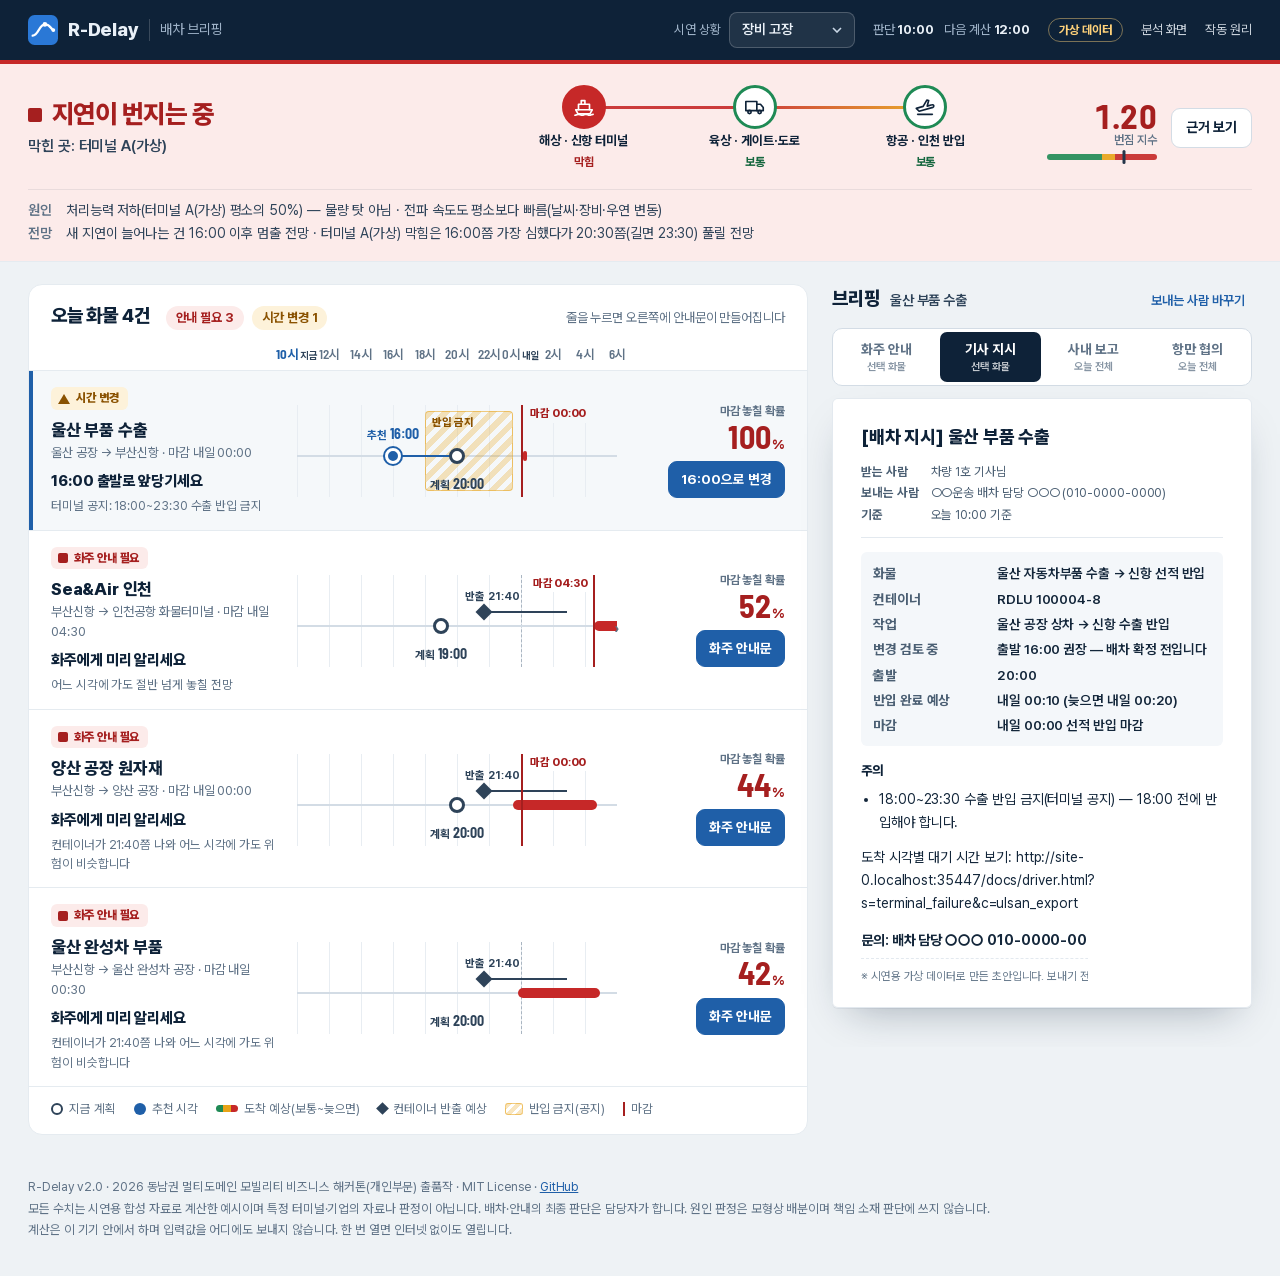
==== docs/index.html @ 1f019b72 "R-Delay 본선판 v2.0 최종 업로드 예선판(v0.1: 문서 생성기·FastAPI 시제품·산출물)을 본선판으로 바꿉니다. 예선판은 바로 앞 커밋(4791514)과 그 이전 기" ====
<!doctype html>
<html lang="ko">
<head>
  <meta charset="utf-8">
  <meta name="viewport" content="width=device-width, initial-scale=1, viewport-fit=cover">
  <title>R-Delay 배차 브리핑</title>
  <meta name="description" content="부산신항 지연이 번지기 전에 오늘 화물의 출발 시각과 화주·기사 안내문을 정해 주는 배차 담당자 화면(시연용 가상 데이터).">
  <meta name="theme-color" content="#0e2238">
  <link rel="manifest" href="manifest.webmanifest">
  <link rel="icon" href="assets/img/icon.svg" type="image/svg+xml">
  <link rel="apple-touch-icon" href="assets/img/icon-192.png">
  <link rel="preload" href="assets/fonts/PretendardVariable.subset.woff2" as="font" type="font/woff2" crossorigin>
  <link rel="stylesheet" href="assets/css/board.css?v=20261105a">
  <script type="module" src="assets/js/board.js?v=20261105a"></script>
</head>
<body>
<header class="bar">
  <div class="bar-in">
    <a class="logo" href="./" aria-label="R-Delay 처음 화면">
      <svg viewBox="0 0 64 64" aria-hidden="true"><rect width="64" height="64" rx="14" fill="#2a78d6"/><path d="M10 44 C22 44 24 20 36 20 S50 32 54 32" fill="none" stroke="#fff" stroke-width="5" stroke-linecap="round"/><circle cx="36" cy="20" r="5" fill="#fff"/><circle cx="54" cy="32" r="4" fill="#fff"/></svg>
      <span class="logo-word">R-Delay</span><span class="logo-sub">배차 브리핑</span>
    </a>
    <label class="scn"><span>시연 상황</span><select id="scn" aria-label="시연 상황 고르기"></select></label>
    <p class="asof"><span>판단 <b id="asof">10:00</b></span><span class="next">다음 계산 <b id="next">12:00</b></span></p>
    <span class="tag-demo" title="화면의 수치는 공개 보도 사건 유형을 본뜬 합성 자료로 계산했습니다. 특정 터미널·기업의 자료나 판정이 아닙니다.">가상 데이터</span>
    <button type="button" class="btn-install" id="install" hidden>앱으로 설치</button>
    <a class="bar-link" href="analysis.html">분석 화면</a>
    <a class="bar-link" href="method.html">작동 원리</a>
  </div>
</header>

<section class="ribbon" id="ribbon" data-level="good" aria-labelledby="rb-title">
  <div class="rb-in">
    <div>
      <h1 class="rb-title" id="rb-title"><span class="shape" data-s="dot" aria-hidden="true"></span><span id="rb-title-text">불러오는 중</span></h1>
      <p class="rb-sub" id="rb-sub"></p>
    </div>
    <ol class="chain" id="chain" aria-label="해상·육상·항공 거점 상태"></ol>
    <div class="rb-index">
      <p class="rd" id="rd"><span class="rd-v num" id="rd-v">–</span><span class="rd-l">번짐 지수</span><span class="rd-gauge" aria-hidden="true"><i id="rd-i"></i></span></p>
      <button type="button" class="btn" id="why-btn">근거 보기</button>
    </div>
    <dl class="rb-facts" id="rb-facts"></dl>
  </div>
</section>

<main class="work">
  <section class="board" aria-labelledby="board-h">
    <header class="board-head">
      <h2 id="board-h">오늘 화물 <span id="n">0</span>건</h2>
      <p class="counts" id="counts"></p>
      <p class="board-hint">줄을 누르면 오른쪽에 안내문이 만들어집니다</p>
    </header>
    <div class="axis grid3" aria-hidden="true"><span></span><div class="axis-track" id="axis"></div><span></span></div>
    <ol class="rows" id="rows" aria-label="오늘 화물"></ol>
    <p class="legend" aria-hidden="true">
      <span><i class="lg lg-plan"></i>지금 계획</span><span><i class="lg lg-rec"></i>추천 시각</span>
      <span><i class="lg lg-band"></i>도착 예상(보통~늦으면)</span><span><i class="lg lg-ready"></i>컨테이너 반출 예상</span>
      <span><i class="lg lg-closed"></i>반입 금지(공지)</span><span><i class="lg lg-dl"></i>마감</span>
    </p>
  </section>

  <aside class="brief" aria-labelledby="brief-h">
    <header class="brief-head">
      <h2 id="brief-h">브리핑</h2>
      <p class="brief-for" id="brief-for"></p>
      <button type="button" class="btn-quiet" id="sender-btn">보내는 사람 바꾸기</button>
    </header>
    <div class="tabs" role="tablist" aria-label="문서 종류" id="tabs"></div>
    <article class="paper" id="paper" role="tabpanel" aria-live="polite" tabindex="0" contenteditable="true" spellcheck="false"></article>
    <p class="edit-hint">문서를 눌러 바로 고칠 수 있습니다. 복사하면 고친 내용이 그대로 복사됩니다.</p>
    <div class="brief-actions">
      <button type="button" class="btn-primary" id="copy">복사</button>
      <button type="button" class="btn" id="share">공유</button>
      <button type="button" class="btn" id="print">인쇄·PDF</button>
      <button type="button" class="btn" id="save">텍스트 저장</button>
    </div>
  </aside>
</main>

<footer class="foot">
  <p>R-Delay v2.0 · 2026 동남권 멀티도메인 모빌리티 비즈니스 해커톤(개인부문) 출품작 · MIT License · <a href="https://github.com/jaewansh/R-Delay">GitHub</a></p>
  <p>모든 수치는 시연용 합성 자료로 계산한 예시이며 특정 터미널·기업의 자료나 판정이 아닙니다. 배차·안내의 최종 판단은 담당자가 합니다. 원인 판정은 모형상 배분이며 책임 소재 판단에 쓰지 않습니다.</p>
  <p>계산은 이 기기 안에서 하며 입력값을 어디에도 보내지 않습니다. 한 번 열면 인터넷 없이도 열립니다.</p>
</footer>

<dialog class="sheet" id="why" aria-labelledby="why-h">
  <div class="sheet-in">
    <div class="sheet-head"><h2 id="why-h">근거</h2><button type="button" class="btn" data-close>닫기</button></div>
    <p id="why-lead"></p>
    <h3>무엇을 되돌리면 번짐이 멈추나</h3>
    <p>번짐 지수는 지연 1건이 풀리기 전에 새 지연을 평균 몇 건 만드는지입니다. 1보다 크면 지연이 스스로 불어납니다.</p>
    <div class="cf" id="cf"></div>
    <h3>번짐 지수 — 지난 24시간과 앞으로 24시간</h3>
    <svg class="spark" id="spark" viewBox="0 0 520 150" role="img" aria-label="번짐 지수 추이"></svg>
    <h3>얼마나 믿을 수 있나</h3>
    <ul class="trust" id="trust"></ul>
    <p><a href="method.html">작동 원리·검증 전체</a> · <a href="analysis.html" id="why-analysis">분석 화면에서 이 장면 보기</a></p>
  </div>
</dialog>

<dialog class="dlg-small" id="sender" aria-labelledby="sender-h">
  <form method="dialog" id="sender-form">
    <h2 id="sender-h" style="margin:0;font-size:18px">보내는 사람</h2>
    <label>회사 이름<input name="company" autocomplete="organization"></label>
    <label>담당자<input name="name" autocomplete="name"></label>
    <label>연락처<input name="phone" autocomplete="tel" inputmode="tel"></label>
    <div class="dlg-actions"><button class="btn" value="cancel" type="submit">취소</button><button class="btn-primary" value="ok" type="submit">저장</button></div>
  </form>
</dialog>

<div class="toast" id="toast" role="status" aria-live="polite"></div>
</body>
</html>
---- docs/assets/css/board.css ----
/* R-Delay 배차 브리핑(배차 담당자 화면) + 기사님 화면.
   - 시간축 하나에 오늘 화물을 줄 세운 「배차판」이 중심, 브리핑 문서(종이)만 떠 있다.
   - 상태는 모양+단어+색을 함께 쓴다: 안내 필요 ■ 빨강 · 시간 변경 ▲ 주황 · 계획대로 ● 초록 · 보류 ◆ 회색. */
@font-face { font-family: "Pretendard Variable"; src: url("../fonts/PretendardVariable.subset.woff2") format("woff2-variations"), url("../fonts/PretendardVariable.subset.woff2") format("woff2"); font-weight: 45 920; font-display: swap; }
@font-face { font-family: "Barlow Semi Condensed"; src: url("../fonts/barlow-semi-condensed-latin-600-normal.woff2") format("woff2"); font-weight: 600; font-display: swap; }
@font-face { font-family: "Barlow Semi Condensed"; src: url("../fonts/barlow-semi-condensed-latin-700-normal.woff2") format("woff2"); font-weight: 700; font-display: swap; }

:root {
  color-scheme: light;
  --page: #eef2f5;
  --surface: #ffffff;
  --surface-2: #f5f8fa;
  --ink: #0e2238;
  --ink-2: #2e4359;
  --muted: #5f7286;
  --line: #d3dce5;
  --line-2: #e5ebf0;
  --grid: #e8edf2;
  --bar: #0e2238;
  --bar-ink: #e9f0f7;
  --bar-muted: #9fb3c8;
  --brand: #1f5fa8;
  --brand-ink: #ffffff;
  --brand-wash: rgba(31, 95, 168, 0.10);
  --red: #c62828;
  --red-ink: #a51f1f;
  --red-wash: #fcebea;
  --amber: #e8a317;
  --amber-ink: #8a5200;
  --amber-wash: #fdf2da;
  --green: #1f8a55;
  --green-ink: #16673f;
  --green-wash: #e3f3ea;
  --hold: #6a7889;
  --hold-ink: #4c5967;
  --hold-wash: #edf1f4;
  --hatch: rgba(232, 163, 23, 0.28);
  --paper: #ffffff;
  --paper-ink: #13263a;
  --paper-line: #e3e9ef;
  --shadow-paper: 0 1px 0 rgba(14, 34, 56, 0.05), 0 18px 40px -18px rgba(14, 34, 56, 0.35);
  --font: "Pretendard Variable", Pretendard, -apple-system, BlinkMacSystemFont, "Apple SD Gothic Neo", "Malgun Gothic", "Noto Sans KR", "Noto Sans CJK KR", sans-serif;
  --num: "Barlow Semi Condensed", "Pretendard Variable", "Malgun Gothic", sans-serif;
}
@media (prefers-color-scheme: dark) {
  :root:not([data-theme="light"]) {
    color-scheme: dark;
    --page: #0b1724; --surface: #112234; --surface-2: #16293d; --ink: #e7eef5; --ink-2: #c2cfdc; --muted: #8fa2b5;
    --line: #2a425a; --line-2: #1e3349; --grid: #1c3046; --bar: #08121d; --bar-ink: #e7eef5; --bar-muted: #8fa2b5;
    --brand: #6aa7f0; --brand-ink: #08121d; --brand-wash: rgba(106, 167, 240, 0.16);
    --red: #f06a6a; --red-ink: #ff9a9a; --red-wash: rgba(240, 106, 106, 0.15);
    --amber: #f2b437; --amber-ink: #f6c766; --amber-wash: rgba(242, 180, 55, 0.15);
    --green: #43be80; --green-ink: #7fd8a8; --green-wash: rgba(67, 190, 128, 0.15);
    --hold: #8fa2b5; --hold-ink: #b5c3d1; --hold-wash: rgba(143, 162, 181, 0.15); --hatch: rgba(242, 180, 55, 0.25);
    --shadow-paper: 0 18px 40px -18px rgba(0, 0, 0, 0.7);
  }
}
:root[data-theme="dark"] {
  color-scheme: dark;
  --page: #0b1724; --surface: #112234; --surface-2: #16293d; --ink: #e7eef5; --ink-2: #c2cfdc; --muted: #8fa2b5;
  --line: #2a425a; --line-2: #1e3349; --grid: #1c3046; --bar: #08121d; --bar-ink: #e7eef5; --bar-muted: #8fa2b5;
  --brand: #6aa7f0; --brand-ink: #08121d; --brand-wash: rgba(106, 167, 240, 0.16);
  --red: #f06a6a; --red-ink: #ff9a9a; --red-wash: rgba(240, 106, 106, 0.15);
  --amber: #f2b437; --amber-ink: #f6c766; --amber-wash: rgba(242, 180, 55, 0.15);
  --green: #43be80; --green-ink: #7fd8a8; --green-wash: rgba(67, 190, 128, 0.15);
  --hold: #8fa2b5; --hold-ink: #b5c3d1; --hold-wash: rgba(143, 162, 181, 0.15); --hatch: rgba(242, 180, 55, 0.25);
  --shadow-paper: 0 18px 40px -18px rgba(0, 0, 0, 0.7);
}

* { box-sizing: border-box; }
[hidden] { display: none !important; }
html { -webkit-text-size-adjust: 100%; }
body { margin: 0; background: var(--page); color: var(--ink); font-family: var(--font); font-size: 15px; line-height: 1.55; letter-spacing: -0.005em; }
button, select, input { font: inherit; color: inherit; }
a { color: var(--brand); }
:focus-visible { outline: 3px solid var(--brand); outline-offset: 2px; border-radius: 6px; }
.sr-only { position: absolute; width: 1px; height: 1px; padding: 0; margin: -1px; overflow: hidden; clip: rect(0, 0, 0, 0); white-space: nowrap; border: 0; }
.num { font-family: var(--num); font-variant-numeric: tabular-nums; letter-spacing: 0.01em; }

/* ---------- 상단 띠 ---------- */
.bar { background: var(--bar); color: var(--bar-ink); position: sticky; top: 0; z-index: 20; }
.bar-in { max-width: 1520px; margin: 0 auto; padding: 10px 28px; display: flex; align-items: center; gap: 18px; min-height: 60px; }
.logo { display: flex; align-items: center; gap: 10px; color: inherit; text-decoration: none; margin-right: auto; }
.logo svg { width: 30px; height: 30px; flex: none; }
.logo-word { font-weight: 800; font-size: 19px; letter-spacing: -0.01em; }
.logo-sub { color: var(--bar-muted); font-size: 14px; padding-left: 10px; border-left: 1px solid rgba(255, 255, 255, 0.18); }
.scn { display: flex; align-items: center; gap: 8px; font-size: 13px; color: var(--bar-muted); }
.scn select { appearance: none; background: rgba(255, 255, 255, 0.08) url("data:image/svg+xml,%3Csvg xmlns='http://www.w3.org/2000/svg' width='10' height='6'%3E%3Cpath d='M1 1l4 4 4-4' fill='none' stroke='%23c9d7e5' stroke-width='1.6'/%3E%3C/svg%3E") no-repeat right 12px center;
  border: 1px solid rgba(255, 255, 255, 0.2); color: var(--bar-ink); border-radius: 8px; padding: 6px 34px 6px 12px; font-weight: 600; font-size: 14px; }
.scn select option { color: #0e2238; }
.asof { margin: 0; font-size: 13px; color: var(--bar-muted); display: flex; gap: 10px; }
.asof b { color: var(--bar-ink); font-weight: 700; }
.tag-demo { font-size: 12px; font-weight: 700; color: #ffd27a; border: 1px solid rgba(255, 210, 122, 0.45); border-radius: 999px; padding: 2px 10px; white-space: nowrap; }
.bar-link { color: var(--bar-ink); font-size: 13px; text-decoration: none; opacity: 0.85; white-space: nowrap; }
.bar-link:hover { opacity: 1; text-decoration: underline; }
.bar .btn-install { background: transparent; border: 1px solid rgba(255, 255, 255, 0.35); color: var(--bar-ink); border-radius: 8px; padding: 5px 10px; font-size: 13px; cursor: pointer; }

/* ---------- 상황 띠 ---------- */
.ribbon { --lv: var(--hold); --lv-ink: var(--hold-ink); --lv-wash: var(--hold-wash); background: var(--lv-wash); border-top: 4px solid var(--lv); border-bottom: 1px solid var(--line-2); }
.ribbon[data-level="critical"] { --lv: var(--red); --lv-ink: var(--red-ink); --lv-wash: var(--red-wash); }
.ribbon[data-level="serious"], .ribbon[data-level="warning"] { --lv: var(--amber); --lv-ink: var(--amber-ink); --lv-wash: var(--amber-wash); }
.ribbon[data-level="good"] { --lv: var(--green); --lv-ink: var(--green-ink); --lv-wash: var(--green-wash); }
.rb-in { max-width: 1520px; margin: 0 auto; padding: 18px 28px 16px; display: grid; grid-template-columns: minmax(260px, 1.1fr) minmax(360px, 1.3fr) auto; gap: 14px 36px; align-items: center; }
.rb-title { margin: 0; font-size: 26px; line-height: 1.25; font-weight: 800; letter-spacing: -0.02em; color: var(--lv-ink); display: flex; align-items: center; gap: 10px; }
.rb-title .shape { width: 14px; height: 14px; flex: none; }
.rb-sub { margin: 4px 0 0; font-size: 15px; color: var(--ink-2); font-weight: 600; }
.rb-facts { grid-column: 1 / -1; margin: 0; display: grid; grid-template-columns: auto 1fr; gap: 2px 14px; font-size: 14px; color: var(--ink-2); border-top: 1px solid rgba(14, 34, 56, 0.08); padding-top: 10px; }
.rb-facts dt { color: var(--muted); font-weight: 600; }
.rb-facts dd { margin: 0; }
.rb-index { display: flex; align-items: center; gap: 14px; justify-self: end; }
.rd { text-align: right; line-height: 1.1; }
.rd-v { font-family: var(--num); font-weight: 700; font-size: 34px; color: var(--lv-ink); }
.rd-l { display: block; font-size: 12px; color: var(--muted); font-weight: 600; }
.rd-gauge { display: block; width: 110px; height: 6px; border-radius: 3px; margin-top: 6px; background: linear-gradient(90deg, var(--green) 0 50%, var(--amber) 50% 62%, var(--red) 62% 100%); position: relative; opacity: 0.9; }
.rd-gauge i { position: absolute; top: -4px; width: 3px; height: 14px; background: var(--ink); border-radius: 2px; transform: translateX(-50%); }

/* 해상 → 육상 → 항공 연결 */
.chain { list-style: none; margin: 0; padding: 0; display: grid; grid-template-columns: repeat(3, 1fr); position: relative; }
.chain::before { content: ""; position: absolute; left: 16.6%; right: 16.6%; top: 21px; height: 2px; background: repeating-linear-gradient(90deg, var(--ink-2) 0 10px, transparent 10px 16px); opacity: 0.45; }
.chain[data-spread="1"]::before { background: linear-gradient(90deg, var(--red) 0, var(--red) 50%, var(--amber) 100%); opacity: 0.9; height: 3px; }
.stn { position: relative; display: flex; flex-direction: column; align-items: center; text-align: center; gap: 4px; z-index: 1; }
.stn-dot { width: 44px; height: 44px; border-radius: 50%; display: grid; place-items: center; background: var(--surface); border: 3px solid var(--green); color: var(--ink); }
.stn[data-state="jam"] .stn-dot { border-color: var(--red); background: var(--red); color: #fff; }
.stn[data-state="watch"] .stn-dot { border-color: var(--amber); }
.stn-dot svg { width: 22px; height: 22px; }
.stn-name { font-size: 13px; font-weight: 700; color: var(--ink); line-height: 1.25; }
.stn-word { font-size: 12px; font-weight: 700; }
.stn[data-state="jam"] .stn-word { color: var(--red-ink); }
.stn[data-state="watch"] .stn-word { color: var(--amber-ink); }
.stn[data-state="ok"] .stn-word { color: var(--green-ink); }

/* ---------- 버튼 ---------- */
.btn, .btn-primary, .btn-ghost, .btn-quiet { display: inline-flex; align-items: center; justify-content: center; gap: 6px; border-radius: 9px; padding: 8px 14px; font-size: 14px; font-weight: 700; cursor: pointer; border: 1px solid var(--line); background: var(--surface); color: var(--ink); white-space: nowrap; transition: background 0.15s, border-color 0.15s; }
.btn:hover { border-color: var(--ink-2); }
.btn-primary { background: var(--brand); border-color: var(--brand); color: var(--brand-ink); }
.btn-primary:hover { filter: brightness(1.08); }
.btn-ghost { background: transparent; }
.btn-quiet { background: transparent; border-color: transparent; color: var(--brand); padding: 4px 6px; font-weight: 600; }
.btn-quiet:hover { text-decoration: underline; }
.btn svg, .btn-primary svg { width: 16px; height: 16px; }

/* ---------- 작업 영역 ---------- */
.work { max-width: 1520px; margin: 0 auto; padding: 22px 28px 40px; display: grid; grid-template-columns: minmax(0, 1fr) 420px; gap: 24px; align-items: start; }
.board { background: var(--surface); border: 1px solid var(--line-2); border-radius: 14px; overflow: hidden; }
.board-head { display: flex; align-items: baseline; gap: 16px; padding: 16px 22px 10px; flex-wrap: wrap; }
.board-head h2 { margin: 0; font-size: 19px; font-weight: 800; letter-spacing: -0.01em; }
.counts { margin: 0; display: flex; gap: 8px; flex-wrap: wrap; font-size: 13px; }
.count { display: inline-flex; align-items: center; gap: 6px; padding: 2px 10px; border-radius: 999px; font-weight: 700; background: var(--hold-wash); color: var(--hold-ink); }
.count[data-level="critical"] { background: var(--red-wash); color: var(--red-ink); }
.count[data-level="warning"] { background: var(--amber-wash); color: var(--amber-ink); }
.count[data-level="good"] { background: var(--green-wash); color: var(--green-ink); }
.board-hint { margin: 0 0 0 auto; font-size: 13px; color: var(--muted); }

.grid3 { display: grid; grid-template-columns: minmax(220px, 268px) minmax(320px, 1fr) 150px; gap: 0 18px; }
.axis { padding: 0 22px; border-bottom: 1px solid var(--line-2); }
.axis-track { position: relative; height: 30px; }
.tick { position: absolute; bottom: 6px; transform: translateX(-50%); font-family: var(--num); font-weight: 600; font-size: 13px; color: var(--muted); white-space: nowrap; }
.tick small { font-family: var(--font); font-size: 10px; font-weight: 700; margin-left: 2px; color: var(--ink-2); }
.tick-now { color: var(--brand); font-weight: 700; }
.rows { list-style: none; margin: 0; padding: 0; }
.row { position: relative; padding: 16px 22px 14px; border-bottom: 1px solid var(--line-2); cursor: pointer; transition: background 0.15s; }
.row:last-child { border-bottom: 0; }
.row:hover { background: var(--surface-2); }
.row[aria-selected="true"] { background: var(--surface-2); box-shadow: inset 4px 0 0 var(--brand); }
.row-info { min-width: 0; }
.pill { display: inline-flex; align-items: center; gap: 6px; font-size: 12px; font-weight: 800; padding: 2px 9px 2px 7px; border-radius: 6px; background: var(--hold-wash); color: var(--hold-ink); }
.pill[data-level="critical"] { background: var(--red-wash); color: var(--red-ink); }
.pill[data-level="warning"] { background: var(--amber-wash); color: var(--amber-ink); }
.pill[data-level="good"] { background: var(--green-wash); color: var(--green-ink); }
.pill[data-level="done"] { background: var(--brand-wash); color: var(--brand); }
.shape { width: 10px; height: 10px; flex: none; display: inline-block; }
.shape[data-s="sq"] { background: currentColor; border-radius: 2px; }
.shape[data-s="tri"] { width: 0; height: 0; border-left: 6px solid transparent; border-right: 6px solid transparent; border-bottom: 10px solid currentColor; }
.shape[data-s="dot"] { background: currentColor; border-radius: 50%; }
.shape[data-s="dia"] { background: currentColor; transform: rotate(45deg) scale(0.8); }
.shape[data-s="chk"] { width: 11px; height: 6px; border-left: 2.5px solid currentColor; border-bottom: 2.5px solid currentColor; transform: rotate(-45deg) translate(1px, -1px); }
.row-name { margin: 8px 0 0; font-size: 17px; font-weight: 800; letter-spacing: -0.01em; line-height: 1.3; }
.row-route { margin: 2px 0 0; font-size: 13px; color: var(--muted); }
.row-act { margin: 8px 0 0; font-size: 15px; font-weight: 800; color: var(--ink); line-height: 1.4; }
.row-tip { margin: 4px 0 0; font-size: 12.5px; color: var(--muted); }

/* 시간축 위의 화물 한 줄 */
.lane { position: relative; height: 92px; align-self: center; }
.lane-grid { position: absolute; inset: 0; background-image: repeating-linear-gradient(90deg, var(--grid) 0 1px, transparent 1px 10%); }
.lane-mid { position: absolute; top: 0; bottom: 0; left: 70%; border-left: 1px dashed var(--muted); opacity: 0.45; }
.lane-track { position: absolute; left: 0; right: 0; top: 50px; height: 2px; background: var(--line); }
.m { position: absolute; transform: translateX(-50%); }
.m-closed { top: 6px; bottom: 6px; transform: none; border-radius: 4px; background: repeating-linear-gradient(135deg, var(--hatch) 0 6px, transparent 6px 11px); border: 1px solid rgba(232, 163, 23, 0.55); }
.m-closed span { position: absolute; left: 6px; top: 2px; font-size: 11px; font-weight: 800; color: var(--amber-ink); white-space: nowrap; }
.m-band { top: 46px; height: 10px; transform: none; border-radius: 5px; background: var(--green); transition: left 0.9s cubic-bezier(.4, 0, .2, 1), width 0.9s cubic-bezier(.4, 0, .2, 1), background 0.6s; }
.m-band[data-risk="mid"] { background: var(--amber); }
.m-band[data-risk="high"] { background: var(--red); }
.m-band[data-cut="1"] { border-top-right-radius: 0; border-bottom-right-radius: 0; }
.m-band-l { position: absolute; top: 62px; font-size: 11px; color: var(--muted); white-space: nowrap; transform: translateX(-50%); transition: left 0.9s cubic-bezier(.4, 0, .2, 1); }
.m-ready { top: 36px; height: 14px; transform: none; border-top: 2px solid var(--ink-2); }
.m-ready::before { content: ""; position: absolute; left: -6px; top: -7px; width: 12px; height: 12px; background: var(--ink-2); transform: rotate(45deg); }
.m-ready span { position: absolute; left: -2px; top: -25px; font-size: 11px; font-weight: 700; color: var(--ink-2); white-space: nowrap; transform: translateX(-30%); }
.m-ready[data-wide="0"] { border-top-color: transparent; }
.m-plan { top: 43px; width: 16px; height: 16px; border-radius: 50%; background: var(--surface); border: 3px solid var(--ink-2); z-index: 3; transition: left 0.9s cubic-bezier(.4, 0, .2, 1), opacity 0.4s; }
.m-rec { top: 43px; width: 16px; height: 16px; border-radius: 50%; background: var(--brand); border: 3px solid var(--surface); box-shadow: 0 0 0 2px var(--brand); z-index: 4; }
.m-lbl { position: absolute; font-size: 11.5px; font-weight: 700; white-space: nowrap; transform: translateX(-50%); }
.m-lbl b { font-family: var(--num); font-size: 14px; font-weight: 700; margin-left: 3px; }
.m-lbl-plan { top: 68px; color: var(--ink-2); transition: left 0.9s cubic-bezier(.4, 0, .2, 1); }
.m-lbl-rec { top: 18px; color: var(--brand); }
.m-arrow { position: absolute; top: 50px; height: 2px; background: var(--brand); transform: none; z-index: 2; }
.m-arrow::after { content: ""; position: absolute; top: -5px; border: 6px solid transparent; }
.m-arrow[data-dir="left"]::after { left: -8px; border-right: 8px solid var(--brand); border-left: 0; }
.m-arrow[data-dir="right"]::after { right: -8px; border-left: 8px solid var(--brand); border-right: 0; }
.m-dl { top: 0; bottom: 0; width: 0; border-left: 2px solid var(--red-ink); transform: none; z-index: 1; }
.m-dl span { position: absolute; top: 0; left: 4px; font-size: 11px; font-weight: 800; color: var(--red-ink); white-space: nowrap; background: var(--surface); padding: 0 3px; border-radius: 3px; }
.row:hover .m-dl span, .row[aria-selected="true"] .m-dl span { background: var(--surface-2); }
.m-dl[data-flip="1"] span { left: auto; right: 4px; }
.m-cut { position: absolute; right: -2px; top: 43px; font-size: 14px; color: var(--muted); font-weight: 800; }

.row-dec { display: flex; flex-direction: column; align-items: flex-end; justify-content: center; gap: 8px; text-align: right; }
.risk { margin: 0; line-height: 1.05; }
.risk-l { display: block; font-size: 12px; color: var(--muted); font-weight: 700; margin-bottom: 2px; }
.risk-v { font-family: var(--num); font-weight: 700; font-size: 32px; letter-spacing: 0.005em; }
.risk-v[data-risk="high"] { color: var(--red-ink); }
.risk-v[data-risk="mid"] { color: var(--amber-ink); }
.risk-v[data-risk="low"] { color: var(--green-ink); }
.risk-v small { font-family: var(--font); font-size: 13px; font-weight: 800; margin-left: 1px; }
.risk-from { font-family: var(--num); font-weight: 600; font-size: 18px; color: var(--muted); text-decoration: line-through; margin-right: 6px; }
.row-dec .btn, .row-dec .btn-primary { padding: 7px 12px; font-size: 13.5px; }
.undo { font-size: 12.5px; }

.legend { display: flex; flex-wrap: wrap; gap: 6px 18px; padding: 12px 22px 16px; margin: 0; font-size: 12.5px; color: var(--muted); border-top: 1px solid var(--line-2); }
.legend span { display: inline-flex; align-items: center; gap: 6px; }
.lg { display: inline-block; flex: none; }
.lg-plan { width: 12px; height: 12px; border-radius: 50%; border: 2.5px solid var(--ink-2); }
.lg-rec { width: 12px; height: 12px; border-radius: 50%; background: var(--brand); }
.lg-band { width: 22px; height: 7px; border-radius: 4px; background: linear-gradient(90deg, var(--green) 0 33%, var(--amber) 33% 66%, var(--red) 66%); }
.lg-ready { width: 9px; height: 9px; background: var(--ink-2); transform: rotate(45deg); }
.lg-dl { width: 2px; height: 14px; background: var(--red-ink); }
.lg-closed { width: 18px; height: 12px; border-radius: 3px; background: repeating-linear-gradient(135deg, var(--hatch) 0 4px, transparent 4px 7px); border: 1px solid rgba(232, 163, 23, 0.55); }

/* ---------- 브리핑(종이) ---------- */
.brief { position: sticky; top: 80px; display: flex; flex-direction: column; gap: 12px; }
.brief-head { display: flex; align-items: baseline; gap: 10px; flex-wrap: wrap; }
.brief-head h2 { margin: 0; font-size: 19px; font-weight: 800; }
.brief-for { margin: 0; font-size: 14px; color: var(--ink-2); font-weight: 600; }
.brief-head .btn-quiet { margin-left: auto; font-size: 13px; }
.tabs { display: grid; grid-template-columns: repeat(4, 1fr); background: var(--surface); border: 1px solid var(--line); border-radius: 10px; padding: 3px; gap: 3px; }
.tab { border: 0; background: transparent; border-radius: 7px; padding: 7px 4px; font-size: 13.5px; font-weight: 700; color: var(--muted); cursor: pointer; }
.tab[aria-selected="true"] { background: var(--ink); color: var(--surface); }
.tab small { display: block; font-size: 10.5px; font-weight: 600; opacity: 0.75; margin-top: -1px; }
.paper { background: var(--paper); color: var(--paper-ink); border-radius: 6px; box-shadow: var(--shadow-paper); padding: 26px 28px 22px; max-height: calc(100vh - 290px); min-height: 360px; overflow: auto; font-size: 14px; line-height: 1.65; border: 1px solid var(--paper-line); outline: none; }
.paper:focus-visible { outline: 3px solid var(--brand); }
.paper[contenteditable="true"]:focus { box-shadow: var(--shadow-paper), 0 0 0 2px var(--brand-wash); }
.doc-title { margin: 0 0 12px; font-size: 18px; line-height: 1.35; font-weight: 800; letter-spacing: -0.01em; color: #0e2238; }
.doc-meta { display: grid; grid-template-columns: auto 1fr; gap: 1px 12px; margin: 0 0 14px; padding-bottom: 12px; border-bottom: 1px solid var(--paper-line); font-size: 12.5px; color: #4b5f73; }
.doc-meta dt { font-weight: 700; }
.doc-meta dd { margin: 0; }
.doc-block { margin: 0 0 12px; }
.doc-block h4 { margin: 14px 0 6px; font-size: 13px; font-weight: 800; color: #0e2238; }
.doc-block p { margin: 0 0 6px; }
.doc-kv { display: grid; grid-template-columns: minmax(110px, auto) 1fr; gap: 3px 14px; margin: 4px 0 8px; padding: 10px 12px; background: #f4f7fa; border-radius: 6px; font-size: 13.5px; }
.doc-kv dt { color: #4b5f73; font-weight: 700; }
.doc-kv dd { margin: 0; font-weight: 600; }
.doc-block ul { margin: 0; padding-left: 18px; }
.doc-block li { margin: 2px 0; }
.doc-table { width: 100%; border-collapse: collapse; font-size: 12.5px; margin: 4px 0; }
.doc-table th { text-align: left; font-weight: 800; color: #4b5f73; border-bottom: 1.5px solid #c9d4de; padding: 4px 6px; white-space: nowrap; }
.doc-table td { border-bottom: 1px solid var(--paper-line); padding: 5px 6px; vertical-align: top; }
.doc-note { font-size: 12.5px; color: #4b5f73; }
.doc-sign { margin: 14px 0 6px; font-weight: 700; }
.doc-foot { margin: 0; font-size: 11.5px; color: #6b7d8f; border-top: 1px dashed var(--paper-line); padding-top: 8px; }
.brief-actions { display: flex; gap: 8px; flex-wrap: wrap; }
.brief-actions .btn-primary { flex: 1 1 auto; }
.edit-hint { margin: -4px 0 0; font-size: 12px; color: var(--muted); }

/* ---------- 근거 시트·보내는 사람 ---------- */
dialog { border: 0; padding: 0; background: var(--surface); color: var(--ink); }
dialog::backdrop { background: rgba(8, 18, 29, 0.45); }
.sheet { margin: 0 0 0 auto; height: 100%; max-height: 100%; width: min(560px, 100%); }
.sheet-in { padding: 22px 26px 30px; }
.sheet-head { display: flex; align-items: center; justify-content: space-between; margin-bottom: 8px; }
.sheet-head h2 { margin: 0; font-size: 20px; }
.sheet h3 { font-size: 15px; margin: 22px 0 6px; }
.sheet p { margin: 4px 0; color: var(--ink-2); font-size: 14px; }
.cf { margin: 8px 0 0; display: grid; gap: 10px; }
.cf-row { display: grid; grid-template-columns: 160px 1fr 46px; gap: 10px; align-items: center; font-size: 13.5px; }
.cf-bar { position: relative; height: 18px; background: var(--surface-2); border-radius: 4px; }
.cf-bar i { position: absolute; top: 3px; bottom: 3px; left: 0; border-radius: 3px; background: var(--hold); }
.cf-bar i[data-over="1"] { background: var(--red); }
.cf-bar i[data-over="0"] { background: var(--green); }
.cf-bar b { position: absolute; top: -3px; bottom: -3px; width: 2px; background: var(--ink); }
.cf-v { font-family: var(--num); font-weight: 700; font-size: 17px; text-align: right; }
.spark { width: 100%; height: 150px; display: block; }
.trust { margin: 6px 0 0; padding-left: 18px; font-size: 13.5px; color: var(--ink-2); }
.trust li { margin: 3px 0; }
.trust-ok { color: var(--green-ink); }
.dlg-small { width: min(420px, 92vw); border-radius: 12px; }
.dlg-small form { padding: 20px 22px; display: grid; gap: 12px; }
.dlg-small label { display: grid; gap: 4px; font-size: 13px; font-weight: 700; color: var(--ink-2); }
.dlg-small input { border: 1px solid var(--line); border-radius: 8px; padding: 8px 10px; background: var(--surface); font-weight: 500; }
.dlg-actions { display: flex; justify-content: flex-end; gap: 8px; }

.toast { position: fixed; left: 50%; bottom: 26px; transform: translate(-50%, 20px); background: var(--ink); color: var(--surface); padding: 10px 18px; border-radius: 999px; font-size: 14px; font-weight: 700; opacity: 0; pointer-events: none; transition: opacity 0.2s, transform 0.2s; z-index: 50; }
.toast[data-on="1"] { opacity: 1; transform: translate(-50%, 0); }

.foot { max-width: 1520px; margin: 0 auto; padding: 0 28px 34px; font-size: 12.5px; color: var(--muted); }
.foot p { margin: 2px 0; }

/* ---------- 좁은 화면 ---------- */
@media (max-width: 1240px) {
  .work { grid-template-columns: 1fr; }
  .brief { position: static; }
  .paper { max-height: none; }
  .rb-in { grid-template-columns: 1fr 1fr; }
  .rb-index { grid-column: 2; grid-row: 1; }
  .chain { grid-column: 1 / -1; max-width: 560px; }
}
@media (max-width: 860px) {
  .bar-in { padding: 8px 16px; gap: 10px; flex-wrap: wrap; }
  .logo-sub, .asof .next, .bar-link { display: none; }
  .scn > span { display: none; }
  .rb-in { padding: 14px 16px; grid-template-columns: 1fr auto; gap: 12px; }
  .rb-title { font-size: 21px; }
  .chain { grid-column: 1 / -1; }
  .work { padding: 14px 12px 30px; gap: 16px; }
  .board-head, .legend { padding-left: 16px; padding-right: 16px; }
  .axis { display: none; }
  .grid3 { grid-template-columns: 1fr auto; }
  .row { padding: 14px 16px; }
  .row .lane { grid-column: 1 / -1; grid-row: 2; margin-top: 8px; }
  .row .lane-axis { display: block; }
  .row-dec { grid-column: 2; grid-row: 1; justify-content: flex-start; }
  .tabs { grid-template-columns: repeat(2, 1fr); }
  .paper { padding: 20px 18px; }
  .cf-row { grid-template-columns: 120px 1fr 40px; }
}
.lane-axis { display: none; position: absolute; left: 0; right: 0; bottom: -2px; height: 14px; }
.lane-axis span { position: absolute; transform: translateX(-50%); font-family: var(--num); font-size: 11px; color: var(--muted); }

@media (prefers-reduced-motion: reduce) {
  * { transition: none !important; animation: none !important; }
}

/* ---------- 인쇄: 브리핑 문서만 ---------- */
@media print {
  body { background: #fff; }
  body * { visibility: hidden; }
  .paper, .paper * { visibility: visible; }
  .paper { position: absolute; left: 0; top: 0; width: 100%; max-height: none; overflow: visible; box-shadow: none; border: 0; padding: 0; font-size: 12pt; }
}

/* ---------- 기사님 화면 ---------- */
.drv { max-width: 520px; margin: 0 auto; padding: 0 0 30px; min-height: 100vh; background: var(--page); }
.drv-top { background: var(--bar); color: var(--bar-ink); padding: 14px 18px; display: flex; align-items: center; gap: 10px; }
.drv-top svg { width: 26px; height: 26px; }
.drv-top b { font-size: 17px; }
.drv-top .tag-demo { margin-left: auto; }
.drv-card { margin: 14px 14px 0; background: var(--surface); border-radius: 14px; padding: 18px 18px 16px; border: 1px solid var(--line-2); }
.drv-what { margin: 0; font-size: 14px; color: var(--muted); font-weight: 700; }
.drv-cargo { margin: 2px 0 0; font-size: 18px; font-weight: 800; line-height: 1.3; }
.drv-big { margin: 14px 0 0; font-family: var(--num); font-weight: 700; font-size: 52px; line-height: 1; letter-spacing: 0.005em; color: var(--green-ink); }
.drv-big small { font-family: var(--font); font-size: 22px; font-weight: 800; margin-left: 6px; color: var(--ink); }
.drv-sub { margin: 8px 0 0; font-size: 15px; color: var(--ink-2); font-weight: 600; }
.drv-warn { margin: 12px 0 0; padding: 10px 12px; border-radius: 10px; background: var(--amber-wash); color: var(--amber-ink); font-weight: 800; font-size: 14.5px; display: flex; gap: 8px; align-items: flex-start; }
.drv-changed { margin: 12px 0 0; padding: 8px 12px; border-radius: 10px; background: var(--brand-wash); color: var(--brand); font-weight: 800; font-size: 14px; }
.drv-band-h { margin: 0 0 8px; font-size: 15px; font-weight: 800; }
.drv-band { display: grid; grid-template-columns: repeat(5, 1fr); gap: 6px; }
.cell { border-radius: 9px; padding: 6px 4px 5px; text-align: center; background: var(--green-wash); color: var(--green-ink); border: 2px solid transparent; }
.cell[data-level="warning"] { background: var(--amber-wash); color: var(--amber-ink); }
.cell[data-level="critical"] { background: var(--red-wash); color: var(--red-ink); }
.cell[data-best="1"] { border-color: var(--green); }
.cell[data-closed="1"] { background-image: repeating-linear-gradient(135deg, var(--hatch) 0 5px, transparent 5px 9px); }
.cell[data-early="1"] { opacity: 0.55; }
.cell b { display: block; font-family: var(--num); font-size: 15px; font-weight: 700; color: var(--ink); }
.cell span { font-family: var(--num); font-size: 15px; font-weight: 700; }
.drv-legend { margin: 10px 0 0; font-size: 12px; color: var(--muted); display: flex; flex-wrap: wrap; gap: 4px 12px; }
.drv-call { margin: 14px 14px 0; display: flex; gap: 10px; }
.drv-call a { flex: 1; text-align: center; text-decoration: none; padding: 14px; border-radius: 12px; font-weight: 800; font-size: 16px; }
.drv-call .call { background: var(--brand); color: var(--brand-ink); }
.drv-call .back { background: var(--surface); color: var(--ink); border: 1px solid var(--line); }
.drv-foot { margin: 14px 18px 0; font-size: 12px; color: var(--muted); }
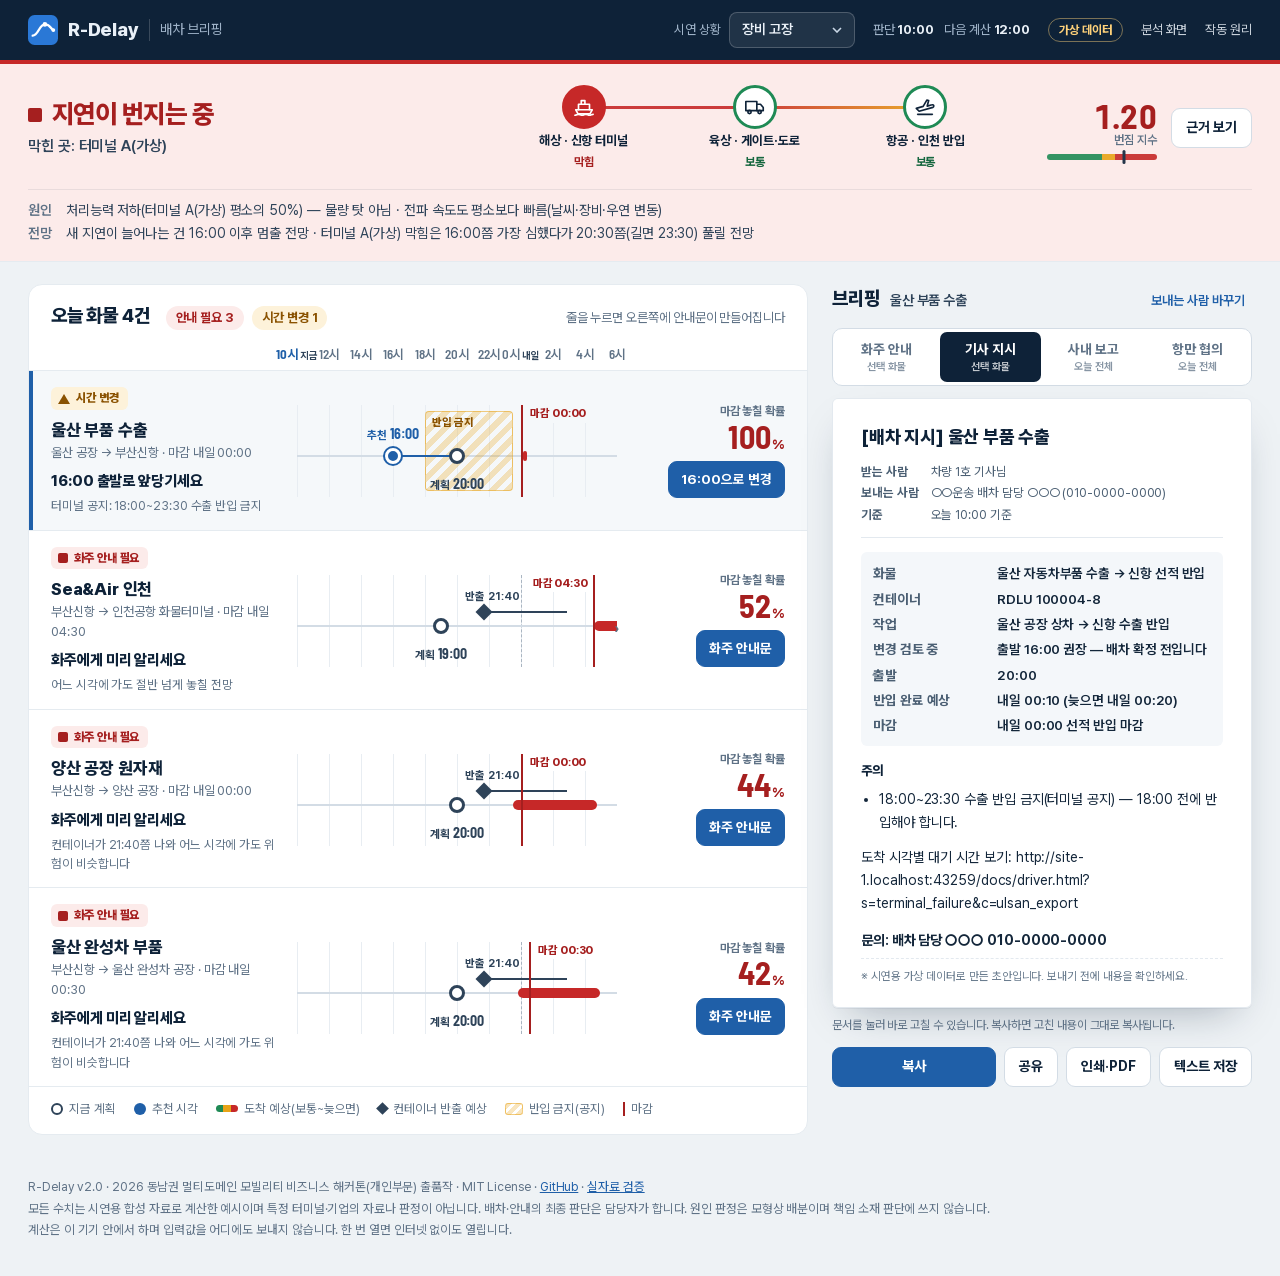
==== commit 72f4dca9: "실자료 후향 검증: 부산신항 공개 자료 백테스트와 '실자료 검증' 화면 공개 자료(해양수산부 PORT-MIS 관제정보, 기상청, 한국도로공사 등)로 2023-01~2026-10을 " ====
--- a/docs/index.html
+++ b/docs/index.html
@@ -10,8 +10,8 @@
   <link rel="icon" href="assets/img/icon.svg" type="image/svg+xml">
   <link rel="apple-touch-icon" href="assets/img/icon-192.png">
   <link rel="preload" href="assets/fonts/PretendardVariable.subset.woff2" as="font" type="font/woff2" crossorigin>
-  <link rel="stylesheet" href="assets/css/board.css?v=20261105a">
-  <script type="module" src="assets/js/board.js?v=20261105a"></script>
+  <link rel="stylesheet" href="assets/css/board.css?v=20261106a">
+  <script type="module" src="assets/js/board.js?v=20261106a"></script>
 </head>
 <body>
 <header class="bar">
@@ -79,7 +79,7 @@
 </main>
 
 <footer class="foot">
-  <p>R-Delay v2.0 · 2026 동남권 멀티도메인 모빌리티 비즈니스 해커톤(개인부문) 출품작 · MIT License · <a href="https://github.com/jaewansh/R-Delay">GitHub</a></p>
+  <p>R-Delay v2.0 · 2026 동남권 멀티도메인 모빌리티 비즈니스 해커톤(개인부문) 출품작 · MIT License · <a href="https://github.com/jaewansh/R-Delay">GitHub</a> · <a href="backtest.html">실자료 검증</a></p>
   <p>모든 수치는 시연용 합성 자료로 계산한 예시이며 특정 터미널·기업의 자료나 판정이 아닙니다. 배차·안내의 최종 판단은 담당자가 합니다. 원인 판정은 모형상 배분이며 책임 소재 판단에 쓰지 않습니다.</p>
   <p>계산은 이 기기 안에서 하며 입력값을 어디에도 보내지 않습니다. 한 번 열면 인터넷 없이도 열립니다.</p>
 </footer>
@@ -95,7 +95,7 @@
     <svg class="spark" id="spark" viewBox="0 0 520 150" role="img" aria-label="번짐 지수 추이"></svg>
     <h3>얼마나 믿을 수 있나</h3>
     <ul class="trust" id="trust"></ul>
-    <p><a href="method.html">작동 원리·검증 전체</a> · <a href="analysis.html" id="why-analysis">분석 화면에서 이 장면 보기</a></p>
+    <p><a href="method.html">작동 원리·검증 전체</a> · <a href="analysis.html" id="why-analysis">분석 화면에서 이 장면 보기</a> · <a href="backtest.html">실자료 검증 보기</a></p>
   </div>
 </dialog>
 
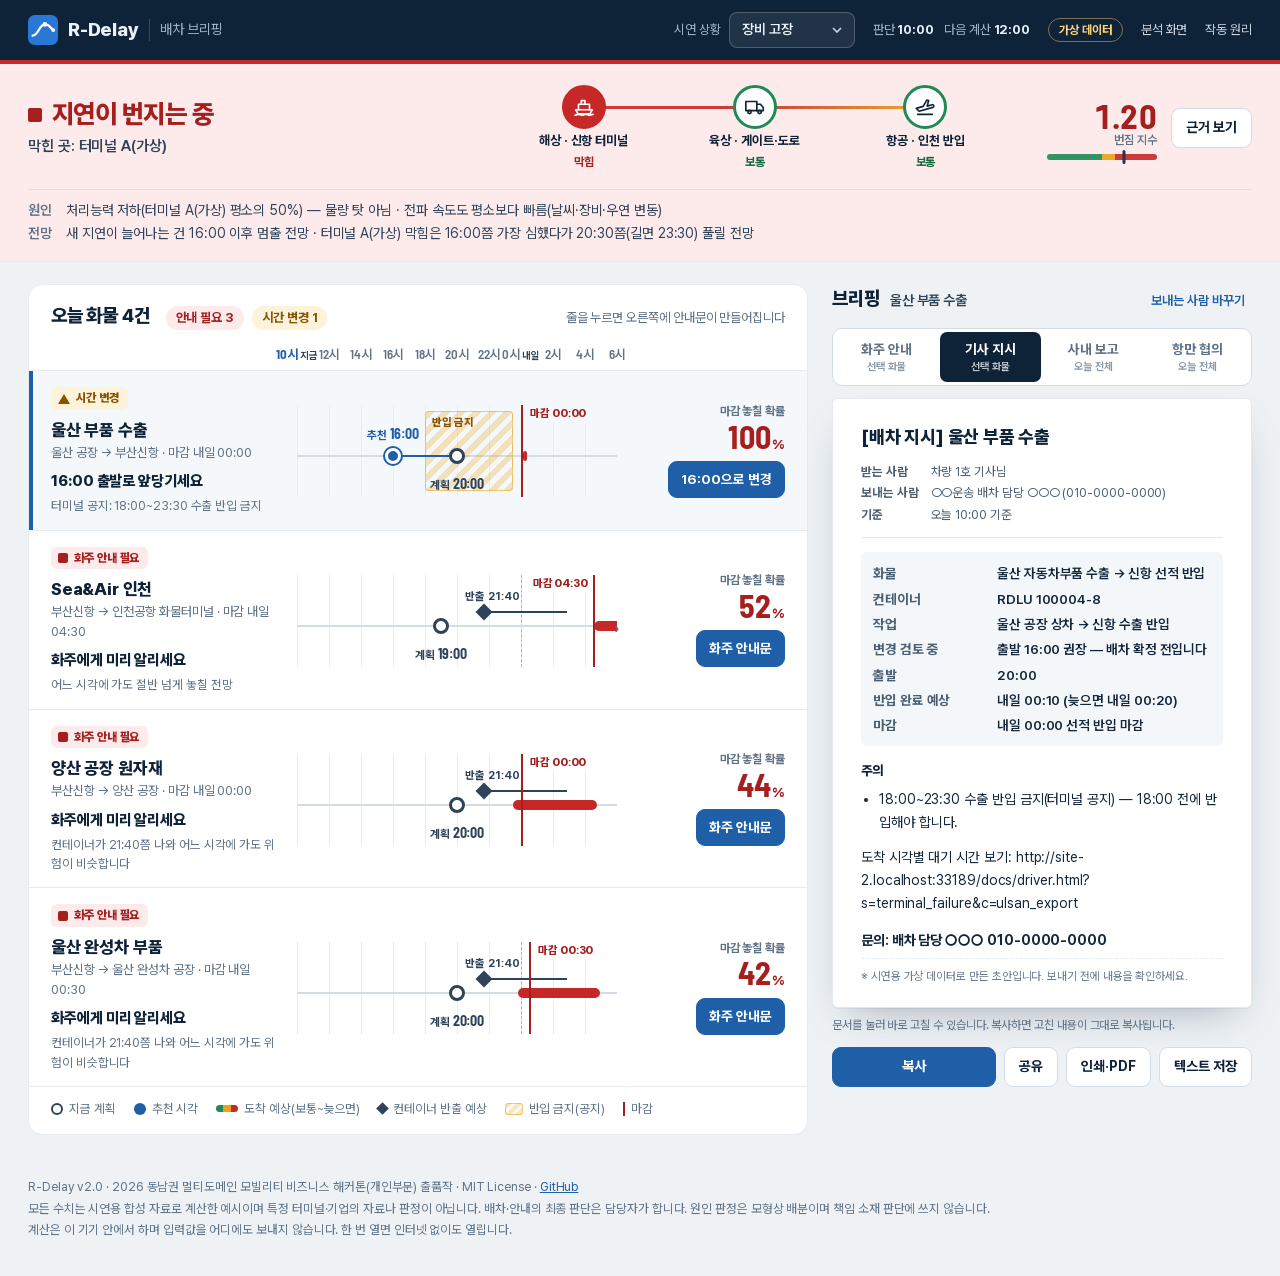
==== commit 129987c0: "부산신항 공개 실자료 백테스트(realdata/) 추가 — 검토 전 로컬 커밋 - realdata/: PORT-MIS 관제정보·기상청·한국도로공사 자료로 판단 격자·선박 단위 표," ====
--- a/docs/index.html
+++ b/docs/index.html
@@ -10,8 +10,8 @@
   <link rel="icon" href="assets/img/icon.svg" type="image/svg+xml">
   <link rel="apple-touch-icon" href="assets/img/icon-192.png">
   <link rel="preload" href="assets/fonts/PretendardVariable.subset.woff2" as="font" type="font/woff2" crossorigin>
-  <link rel="stylesheet" href="assets/css/board.css?v=20261106a">
-  <script type="module" src="assets/js/board.js?v=20261106a"></script>
+  <link rel="stylesheet" href="assets/css/board.css?v=20261107b">
+  <script type="module" src="assets/js/board.js?v=20261107b"></script>
 </head>
 <body>
 <header class="bar">
@@ -79,7 +79,7 @@
 </main>
 
 <footer class="foot">
-  <p>R-Delay v2.0 · 2026 동남권 멀티도메인 모빌리티 비즈니스 해커톤(개인부문) 출품작 · MIT License · <a href="https://github.com/jaewansh/R-Delay">GitHub</a> · <a href="backtest.html">실자료 검증</a></p>
+  <p>R-Delay v2.0 · 2026 동남권 멀티도메인 모빌리티 비즈니스 해커톤(개인부문) 출품작 · MIT License · <a href="https://github.com/jaewansh/R-Delay">GitHub</a></p>
   <p>모든 수치는 시연용 합성 자료로 계산한 예시이며 특정 터미널·기업의 자료나 판정이 아닙니다. 배차·안내의 최종 판단은 담당자가 합니다. 원인 판정은 모형상 배분이며 책임 소재 판단에 쓰지 않습니다.</p>
   <p>계산은 이 기기 안에서 하며 입력값을 어디에도 보내지 않습니다. 한 번 열면 인터넷 없이도 열립니다.</p>
 </footer>
@@ -95,7 +95,7 @@
     <svg class="spark" id="spark" viewBox="0 0 520 150" role="img" aria-label="번짐 지수 추이"></svg>
     <h3>얼마나 믿을 수 있나</h3>
     <ul class="trust" id="trust"></ul>
-    <p><a href="method.html">작동 원리·검증 전체</a> · <a href="analysis.html" id="why-analysis">분석 화면에서 이 장면 보기</a> · <a href="backtest.html">실자료 검증 보기</a></p>
+    <p><a href="method.html">작동 원리·검증 전체</a> · <a href="analysis.html" id="why-analysis">분석 화면에서 이 장면 보기</a> · <a href="backtest.html">실자료 검증(부산신항 2023~2026)</a></p>
   </div>
 </dialog>
 
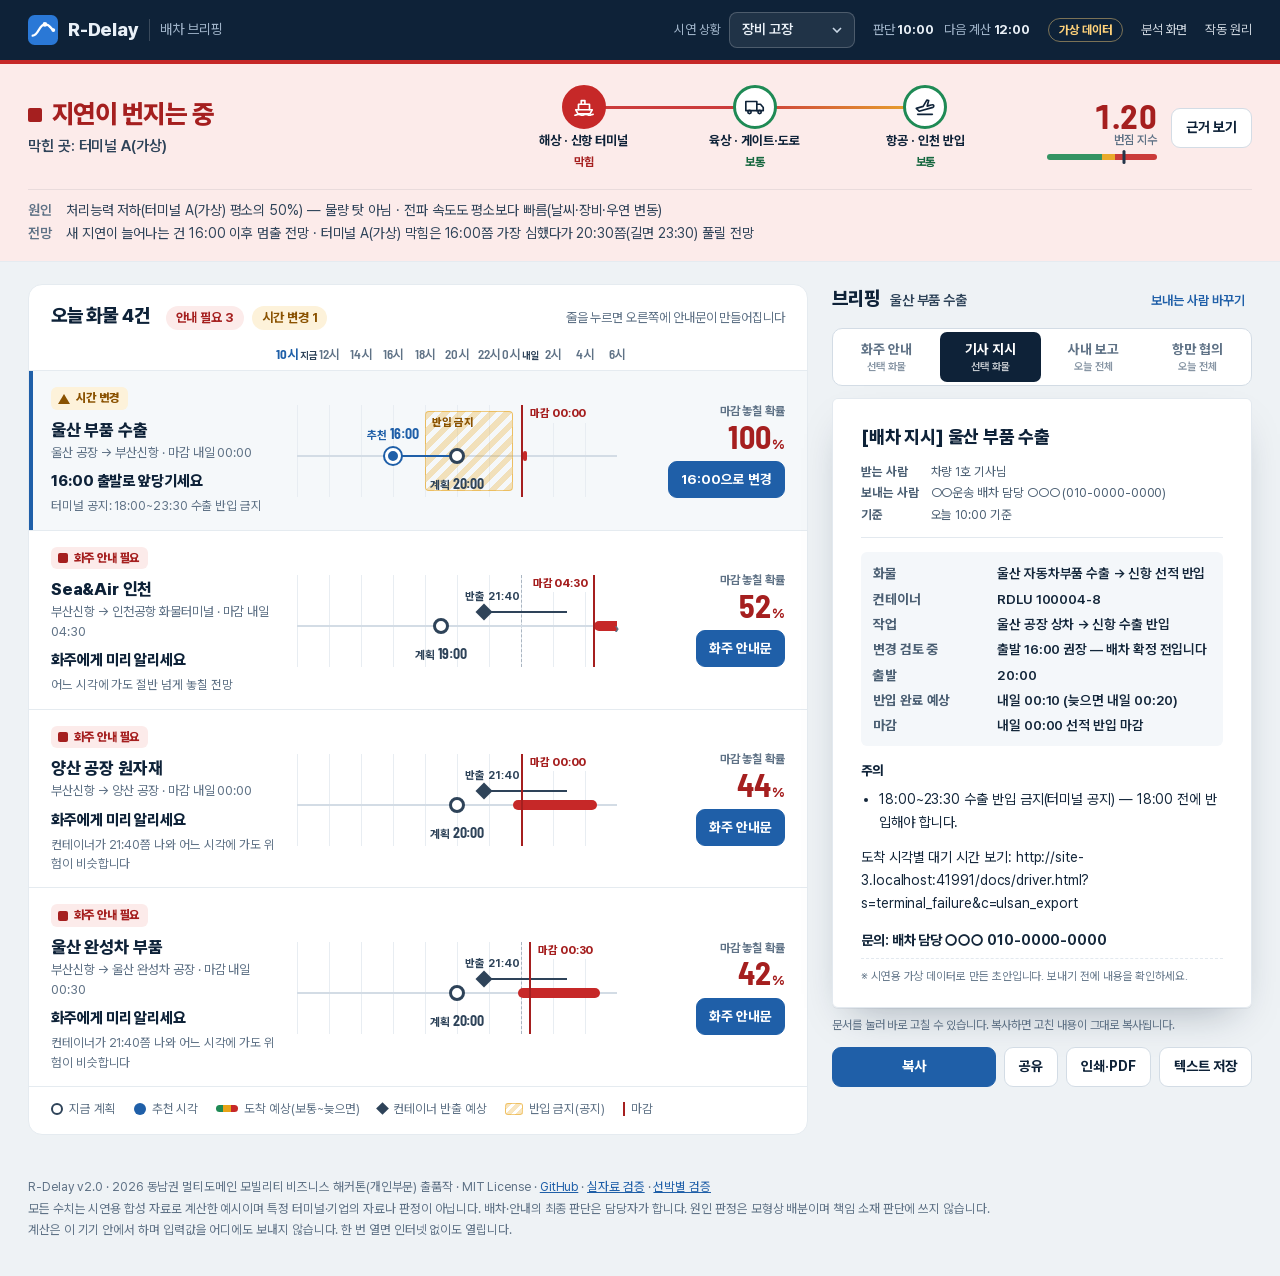
==== commit f2f9660a: "두 번째 실자료 분석(선박별 하루 전 경보, realdata_ship/)을 주 분석과 함께 추가 - realdata_ship/: 같은 공개 자료·같은 정답(정박지 대기 12시간 초" ====
--- a/docs/index.html
+++ b/docs/index.html
@@ -10,8 +10,8 @@
   <link rel="icon" href="assets/img/icon.svg" type="image/svg+xml">
   <link rel="apple-touch-icon" href="assets/img/icon-192.png">
   <link rel="preload" href="assets/fonts/PretendardVariable.subset.woff2" as="font" type="font/woff2" crossorigin>
-  <link rel="stylesheet" href="assets/css/board.css?v=20261107b">
-  <script type="module" src="assets/js/board.js?v=20261107b"></script>
+  <link rel="stylesheet" href="assets/css/board.css?v=20261107a">
+  <script type="module" src="assets/js/board.js?v=20261107a"></script>
 </head>
 <body>
 <header class="bar">
@@ -79,7 +79,7 @@
 </main>
 
 <footer class="foot">
-  <p>R-Delay v2.0 · 2026 동남권 멀티도메인 모빌리티 비즈니스 해커톤(개인부문) 출품작 · MIT License · <a href="https://github.com/jaewansh/R-Delay">GitHub</a></p>
+  <p>R-Delay v2.0 · 2026 동남권 멀티도메인 모빌리티 비즈니스 해커톤(개인부문) 출품작 · MIT License · <a href="https://github.com/jaewansh/R-Delay">GitHub</a> · <a href="backtest.html">실자료 검증</a> · <a href="backtest-ship.html">선박별 검증</a></p>
   <p>모든 수치는 시연용 합성 자료로 계산한 예시이며 특정 터미널·기업의 자료나 판정이 아닙니다. 배차·안내의 최종 판단은 담당자가 합니다. 원인 판정은 모형상 배분이며 책임 소재 판단에 쓰지 않습니다.</p>
   <p>계산은 이 기기 안에서 하며 입력값을 어디에도 보내지 않습니다. 한 번 열면 인터넷 없이도 열립니다.</p>
 </footer>
@@ -95,7 +95,7 @@
     <svg class="spark" id="spark" viewBox="0 0 520 150" role="img" aria-label="번짐 지수 추이"></svg>
     <h3>얼마나 믿을 수 있나</h3>
     <ul class="trust" id="trust"></ul>
-    <p><a href="method.html">작동 원리·검증 전체</a> · <a href="analysis.html" id="why-analysis">분석 화면에서 이 장면 보기</a> · <a href="backtest.html">실자료 검증(부산신항 2023~2026)</a></p>
+    <p><a href="method.html">작동 원리·검증 전체</a> · <a href="analysis.html" id="why-analysis">분석 화면에서 이 장면 보기</a> · <a href="backtest.html">실자료 검증 보기</a></p>
   </div>
 </dialog>
 
